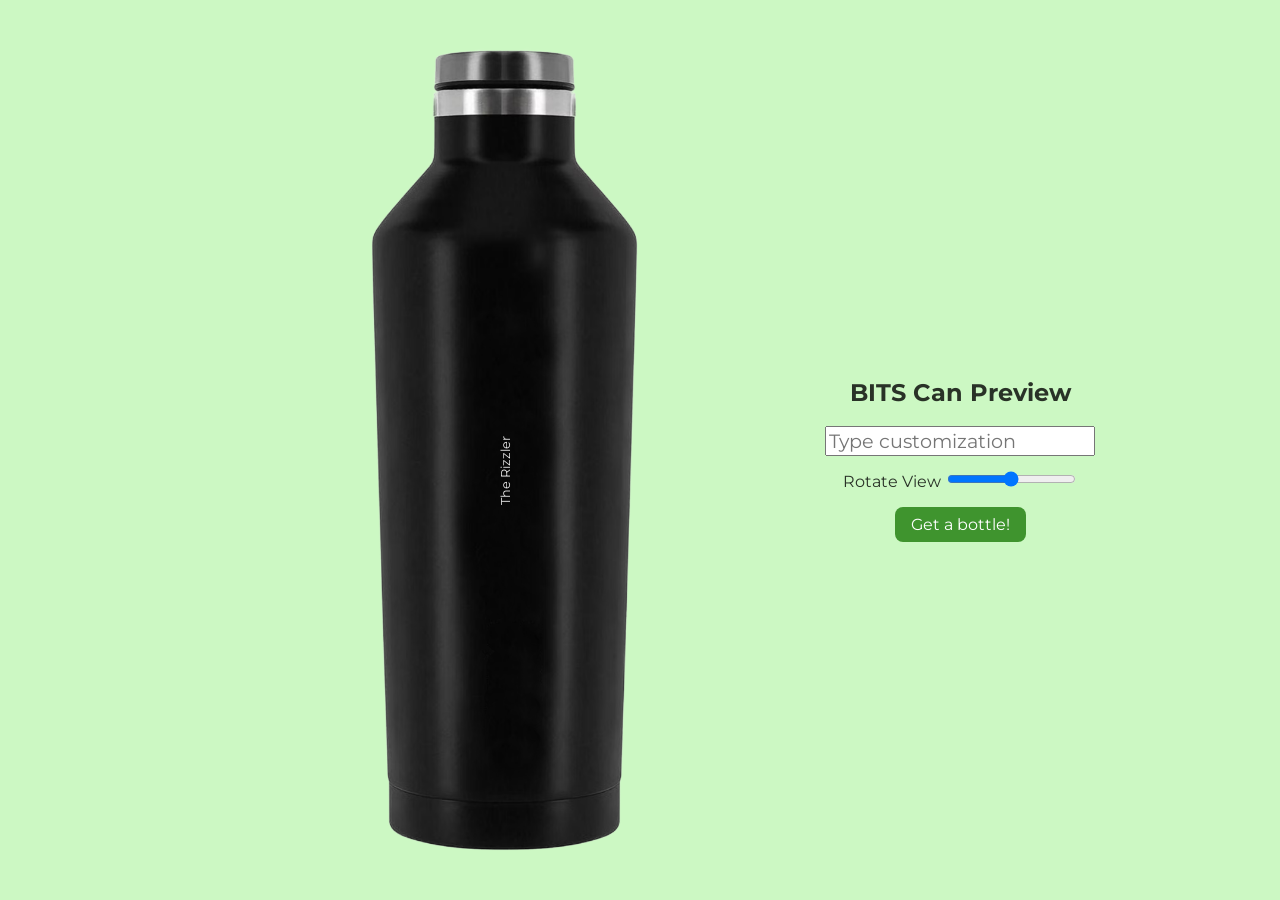
==== bottle.html @ 4bdbe2bd "r" ====
<!DOCTYPE html>
<html>

<head>
	<title>BITS Can Preview</title>
	<meta name="viewport" content="width=device-width, initial-scale=1">
	<style>
		/* montserrat-regular */
		@font-face {
			font-family: 'Montserrat';
			font-style: normal;
			font-weight: 400;
			font-display: swap;
			src: url('./Montserrat/montserrat-v21-latin-regular.woff2') format("woff2"), url('./Montserrat/montserrat-v21-latin-regular.eot?#iefix') format("embedded-opentype"), url('./Montserrat/montserrat-v21-latin-regular.woff') format("woff"), url('./Montserrat/montserrat-v21-latin-regular.ttf') format("truetype"), url('./Montserrat/montserrat-v21-latin-regular.svg#Montserrat') format("svg");
		}

		/* montserrat-bold */
		@font-face {
			font-family: 'Montserrat';
			font-style: normal;
			font-weight: 700;
			font-display: swap;

			src: url('./Montserrat/montserrat-v21-latin-700.woff2') format("woff2"), url('./Montserrat/montserrat-v21-latin-700.eot?#iefix') format("embedded-opentype"), url('./Montserrat/montserrat-v21-latin-700.woff') format("woff"), url('./Montserrat/montserrat-v21-latin-700.ttf') format("truetype"), url('./Montserrat/montserrat-v21-latin-700.svg#Montserrat') format("svg")
		}

		h1
		{
			margin: 0.5em 0;
		}

		img {
			image-rendering: -moz-crisp-edges;
			image-rendering: -o-crisp-edges;
			image-rendering: -webkit-optimize-contrast;
			image-rendering: crisp-edges;
			-ms-interpolation-mode: nearest-neighbor;
		}

		html,
		body {
			margin: 0;
			padding: 0;
			text-align: center;
			overflow: hidden;
			background: hsl(110, 80%, 87%);
		}

		* {
			font-family: "Montserrat";
		}

		#container {
			width: 100vw;
			height: 100vh;
			display: flex;
			justify-content: center;
			align-items: center;
		}

		@media screen and (orientation: portrait) {
			#container {
				flex-direction: column;
			}

			#preview {
				width: 90%;
				height: 55%;
			}
		}

		@media screen and (orientation: landscape) {
			#container {
				flex-direction: row;
			}

			#preview {
				width: 50%;
				height: 90%;
			}
		}

		#content {
			color: hsla(0, 0%, 0%, 80%);
		}

		#preview {
			position: relative;
			color: hsla(0, 0%, 100%, 90%);
		}

		.centered {
			position: absolute;
			top: 50%;
			left: 50%;
			transform: translate(-50%, -50%);
		}

		#customization_input {
			display: block;
			font-size: 1.2em;
			/* width: 20ex; */
			margin: auto;
		}

		#customization_output {
			font-size: 0.8em;
			width: 25ex;
			transform: translateX(-50%) translateY(0%) rotate(-90deg);
		}

		#bottle {
			max-width: 100%;
			max-height: 100%;
		}

		#buy_button {
			display: block;
			width: fit-content;
			margin: auto;
			border: none;
			border-radius: 0.5em;
			background: hsl(110, 53%, 38%);;
			color: white;
			padding: 0.5em 1em;
			text-decoration: none;
		}
	</style>
</head>

<body>
	<div id="container">
		<div id="preview">
			<img id="bottle" src="bottle.png" alt="Bottle">
			<p id="customization_output" class="centered"></p>
		</div>
		<div id="content">
			<h2>
				BITS Can Preview
			</h2>

			<input id="customization_input" placeholder="Type customization" maxlength="20" type="text"
				onchange="update_text()" />

			<p style="display: inline-block">Rotate View</p>
			<input id="rotation_slider" type="range" min="-180" max="180" step="45" value="0" onchange="update_rotation()">

			<a id="buy_button" href="#" type="submit" onclick="buy()">Get a bottle!</a>
		</div>
	</div>
	<script>
		const customization_input = document.querySelector("#customization_input");
		const customization_output = document.querySelector("#customization_output");
		const default_text = "The Rizzler";

		init();
		
		function init(){
			let text = sessionStorage.getItem("text");
			if (text==null || text.length==0)
				text = default_text;
			else
				customization_input.value = text;

			customization_output.textContent = text;
		}

		function update_text() {
			const text = customization_input.value;

			if (text.length == 0)
				text = default_text
			
			sessionStorage.setItem("text", text);
			customization_output.textContent = text;
		}

		function update_rotation() {
			angle = (
				document
					.querySelector("#rotation_slider")
					.value
			);
			document.querySelector("#preview").style.transform = `rotate(${angle}deg)`;
		}

		function buy()
		{
			let text = customization_input.value;
			sessionStorage.setItem("text", text);

			if (text.length == 0)
				text = default_text;

			new_page_link = `https://docs.google.com/forms/d/e/1FAIpQLSf7R_RUuyDeoluGbDcdzhfI0EQJm3P9MwssED28LqZVl2s7NQ/viewform?usp=pp_url&entry.691033026=${text}`
			window.location.replace(new_page_link);
		}

	</script>
</body>

</html>
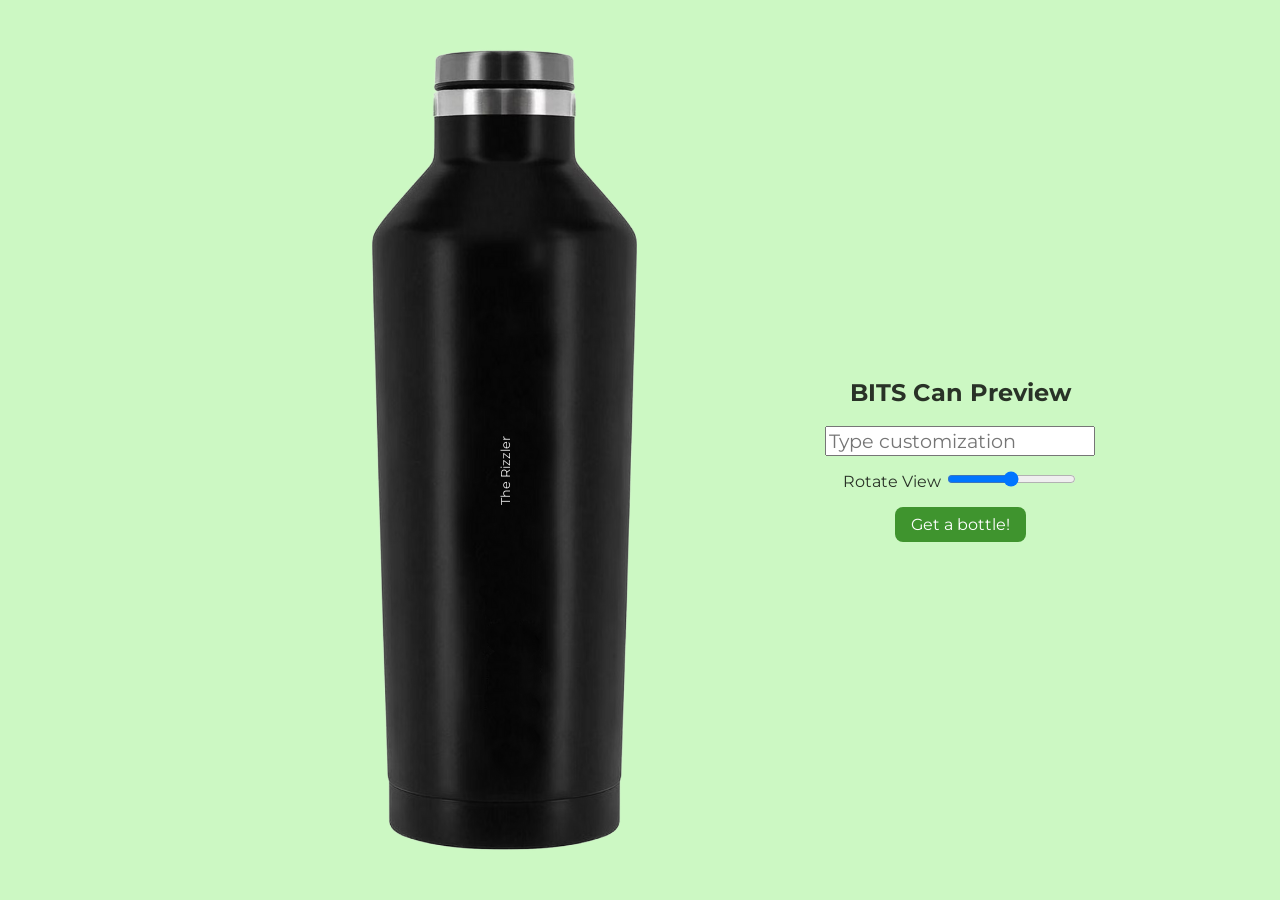
==== commit 007a9add: "r" ====
--- a/bottle.html
+++ b/bottle.html
@@ -131,7 +131,7 @@
 <body>
 	<div id="container">
 		<div id="preview">
-			<img id="bottle" src="bottle.png" alt="Bottle">
+			<img id="bottle" src="bottle-500.png" alt="Bottle">
 			<p id="customization_output" class="centered"></p>
 		</div>
 		<div id="content">
